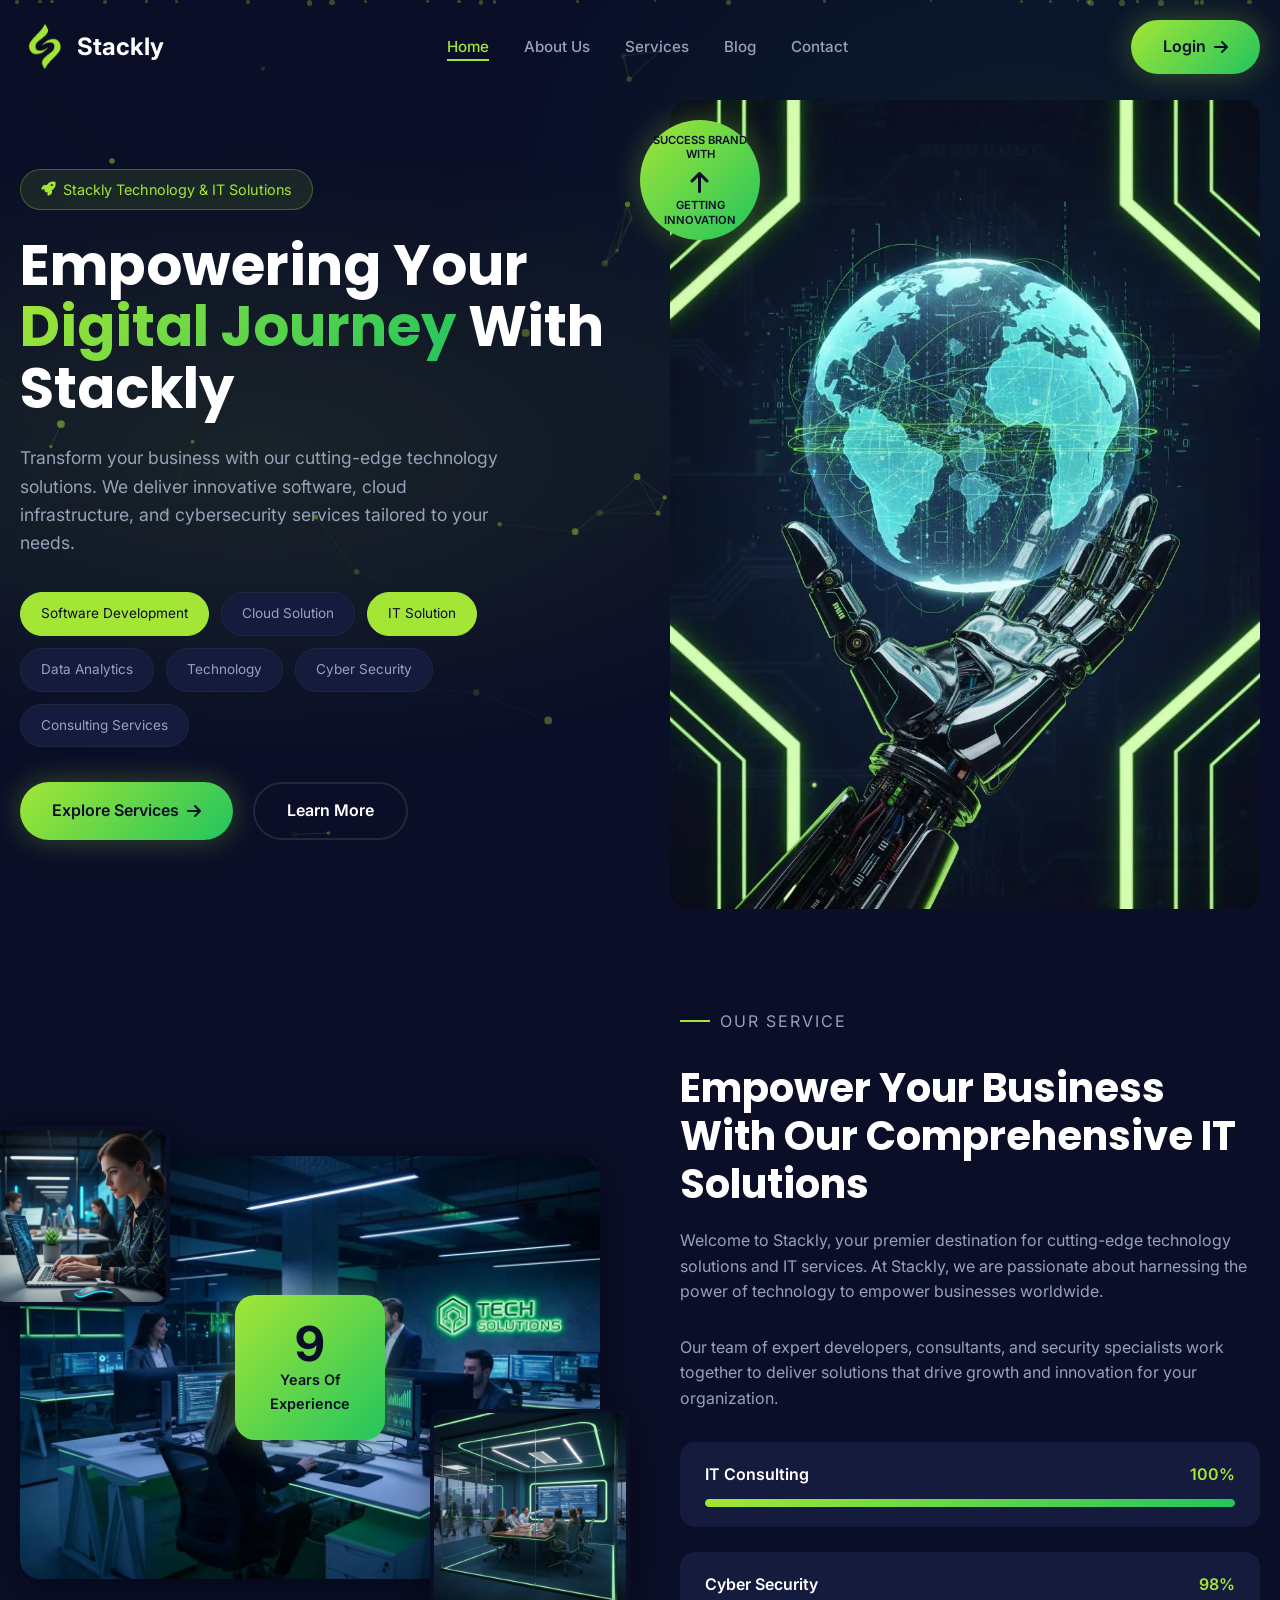
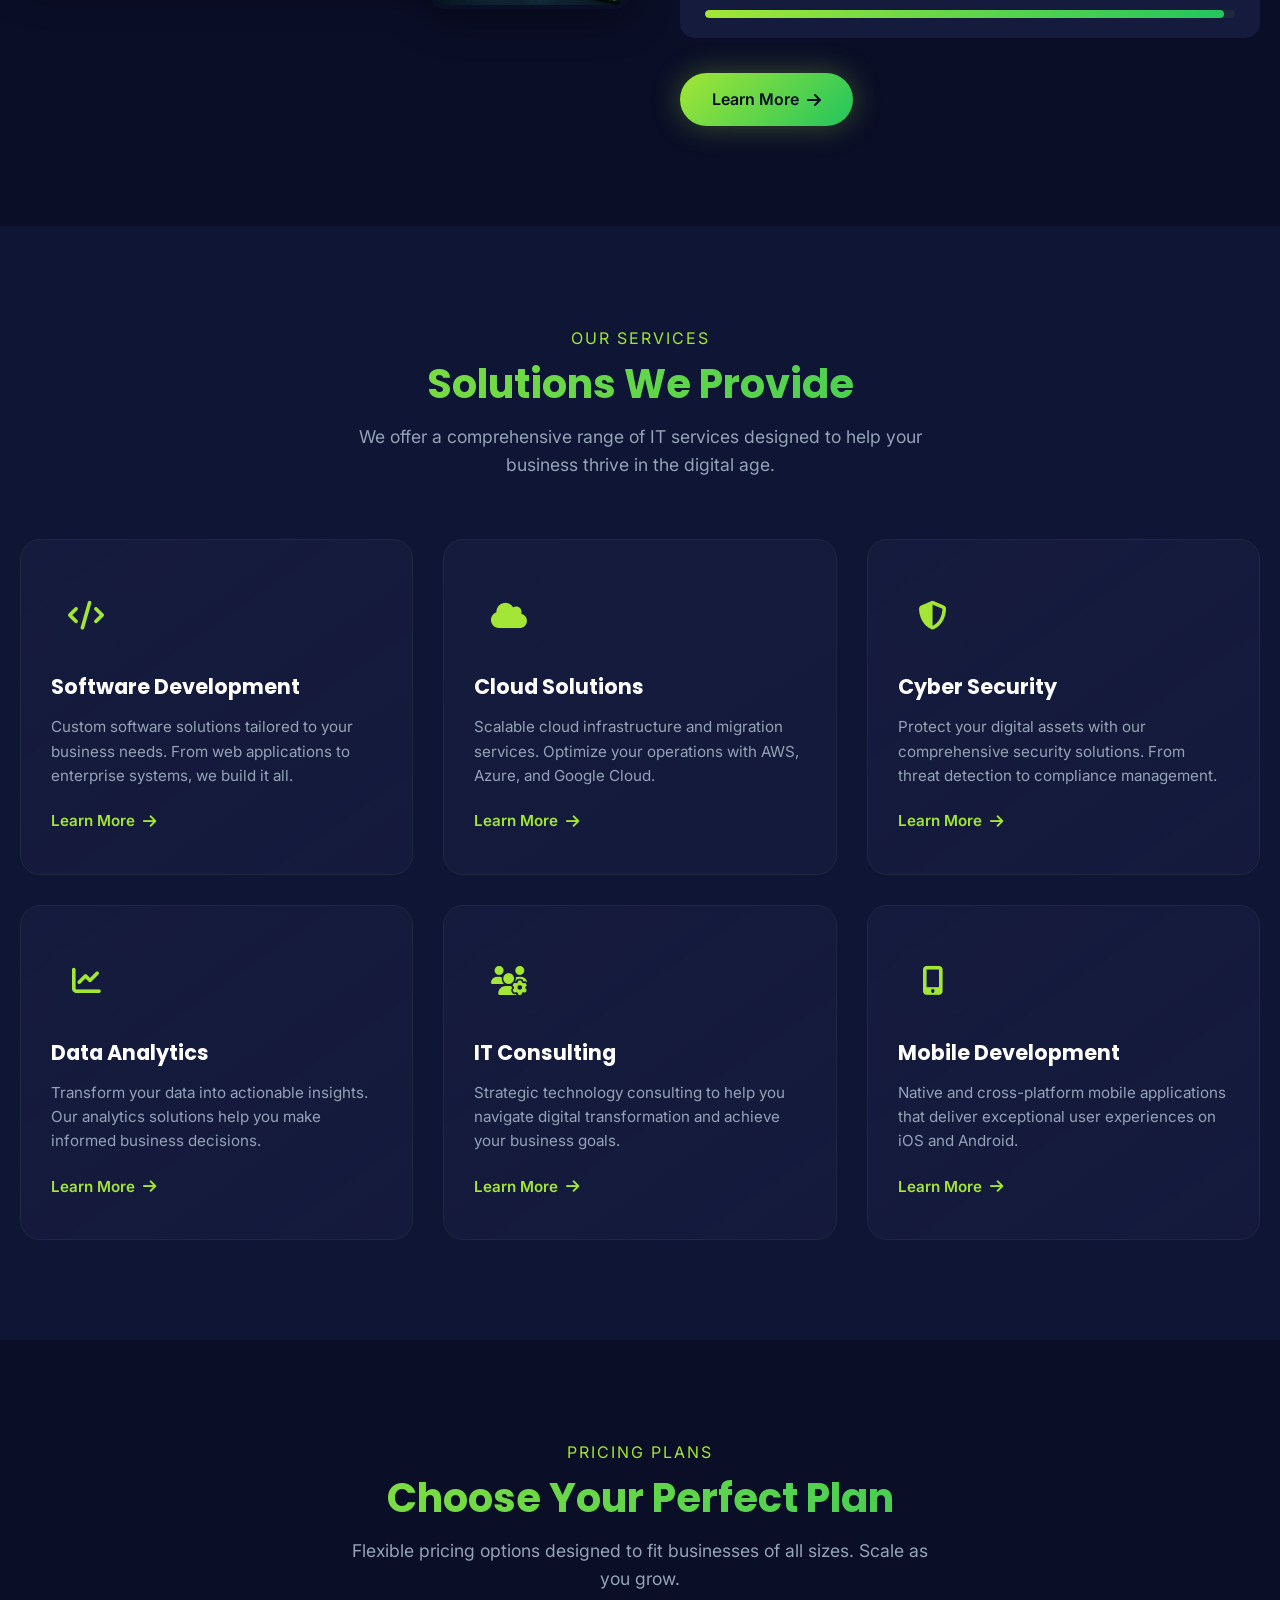
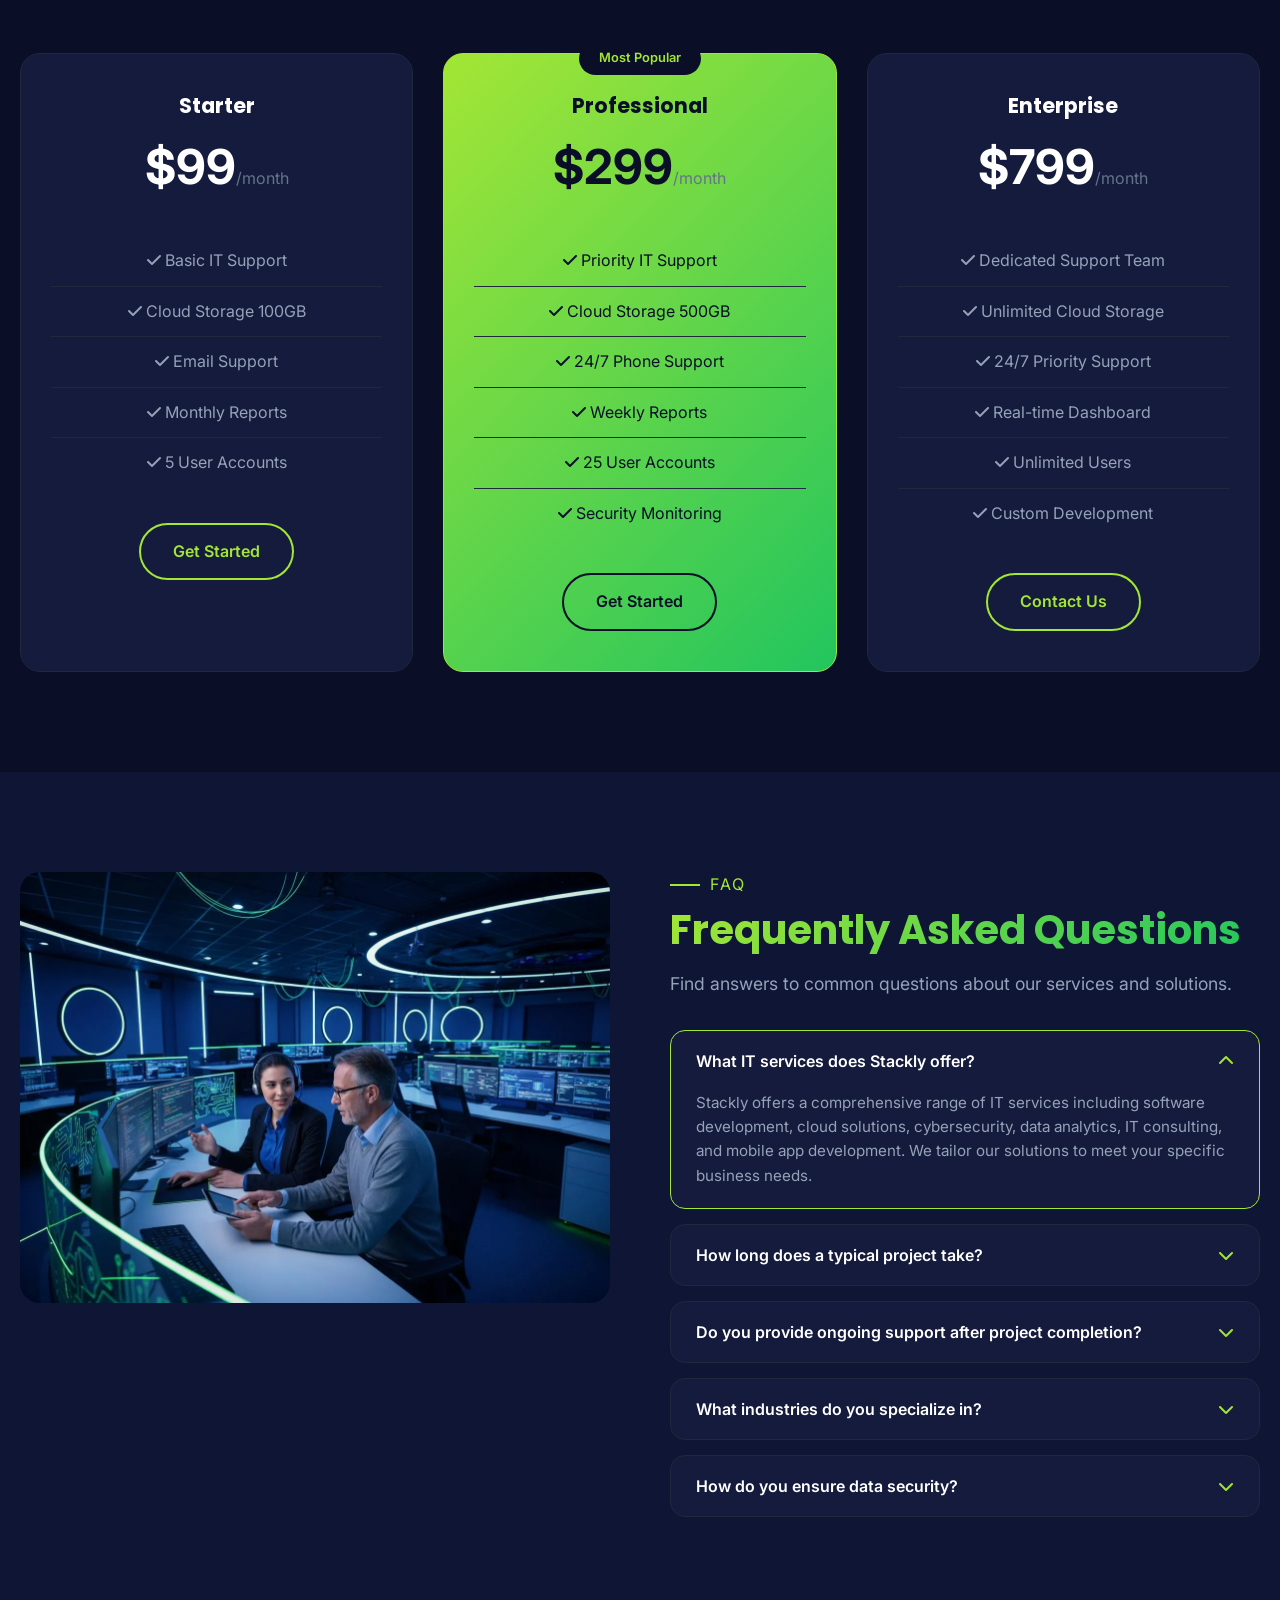
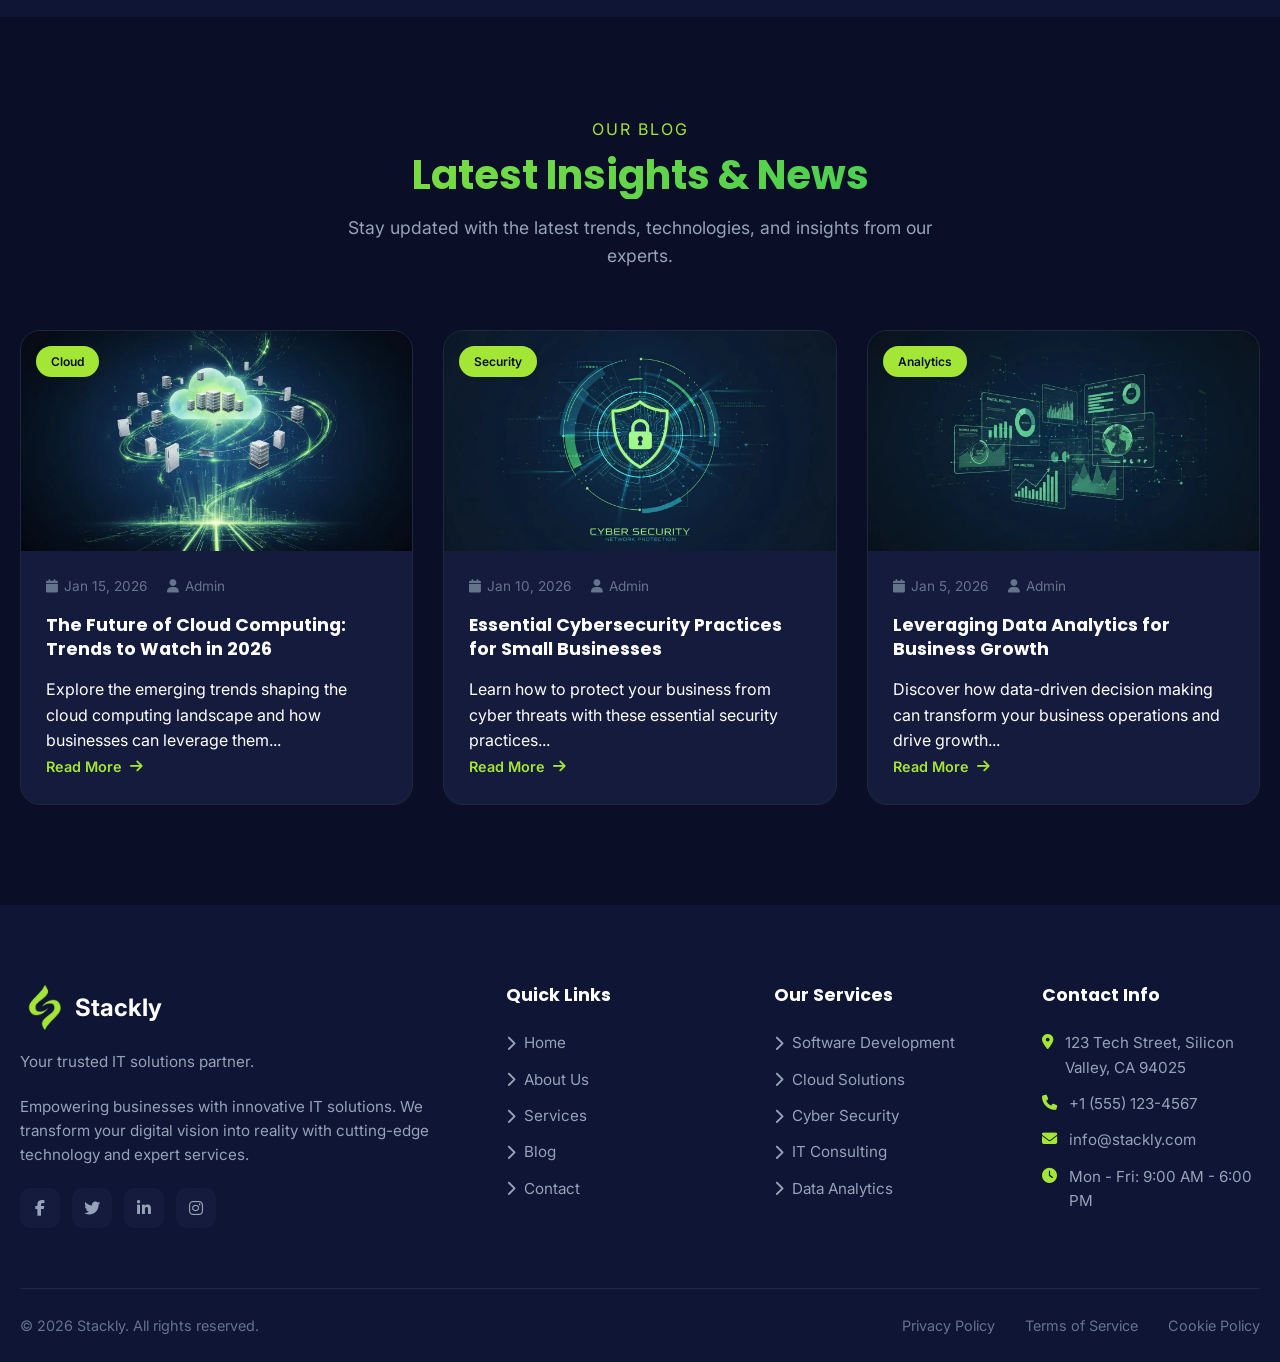
==== index.html @ df94bf7e "Add files via upload" ====
<!DOCTYPE html>
<html lang="en">
<head>
  <meta charset="UTF-8">
  <meta name="viewport" content="width=device-width, initial-scale=1.0">
  <title>Stackly - IT Solutions & Technology Services</title>
  <meta name="description" content="Stackly provides cutting-edge IT solutions, software development, cloud services, and cybersecurity for businesses worldwide.">
  
  <!-- Fonts -->
  <link rel="preconnect" href="https://fonts.googleapis.com">
  <link rel="preconnect" href="https://fonts.gstatic.com" crossorigin>
  <link href="https://fonts.googleapis.com/css2?family=Inter:wght@300;400;500;600;700&family=Poppins:wght@400;500;600;700;800&display=swap" rel="stylesheet">
  
  <!-- Font Awesome -->
  <link rel="stylesheet" href="https://cdnjs.cloudflare.com/ajax/libs/font-awesome/6.4.0/css/all.min.css">
  
  <!-- Styles -->
  <link rel="stylesheet" href="css/style.css">
  
  <!-- Favicon -->
  <link rel="icon" type="image/svg+xml" href="data:image/svg+xml,<svg xmlns='http://www.w3.org/2000/svg' viewBox='0 0 100 100'><rect fill='%23a3e635' rx='15' width='100' height='100'/><text x='50%' y='55%' dominant-baseline='middle' text-anchor='middle' font-size='50' font-weight='bold' fill='%230a0e27'>S</text></svg>">
</head>
<body>
  <!-- Page Loader -->
  <div class="page-loader">
    <div class="loader"></div>
  </div>
  
  <!-- Particle Background -->
  <div class="particles"></div>
  
  <!-- Navigation -->
  <nav class="navbar">
    <div class="container">
      <a href="index.html" class="logo">
      <img src="images/logo_green.webp" alt="Stackly Logo" class="logo-img">
      <span class="logo-text">Stackly</span>
      </a>
      
      <ul class="nav-links">
        <li><a href="index.html" class="active">Home</a></li>
        <li><a href="pages/about.html">About Us</a></li>
        <li>
          <a href="pages/services.html">Services </a>
          
        </li>
        <li><a href="pages/blog.html">Blog</a></li>
        <li><a href="pages/contact.html">Contact</a></li>
      </ul>
      
      <div class="nav-actions">
        <a href="pages/login.html" class="btn btn-primary">Login <i class="fas fa-arrow-right"></i></a>
        <button class="mobile-menu-btn" aria-label="Open Menu">
          <span></span>
          <span></span>
          <span></span>
        </button>
      </div>
    </div>
  </nav>
  
  <!-- Mobile Menu -->
  <div class="mobile-menu-overlay"></div>
  <div class="mobile-menu">
    <button class="mobile-menu-close" aria-label="Close Menu">
      <i class="fas fa-times"></i>
    </button>
    <nav class="mobile-nav-links">
      <a href="index.html" class="active">Home</a>
      <a href="pages/about.html">About Us</a>
      <a href="pages/services.html">Services</a>
      
      <a href="pages/blog.html">Blog</a>
      <a href="pages/contact.html">Contact</a>
      
    </nav>
  </div>
  
  <!-- Hero Section -->
  <section class="hero">
    <div class="hero-bg">
      <canvas id="hero-canvas"></canvas>
    </div>
    <div class="container">
      <div class="hero-grid">
        <div class="hero-content">
          <div class="hero-badge">
            <i class="fas fa-rocket"></i>
            <span>Stackly Technology & IT Solutions</span>
          </div>
          <h1 class="hero-title">
            Empowering Your <span>Digital Journey</span> With Stackly
          </h1>
          <p class="hero-description">
            Transform your business with our cutting-edge technology solutions. We deliver innovative software, cloud infrastructure, and cybersecurity services tailored to your needs.
          </p>
          <div class="hero-tags">
            <span class="tag active">Software Development</span>
            <span class="tag">Cloud Solution</span>
            <span class="tag active">IT Solution</span>
            <span class="tag">Data Analytics</span>
            <span class="tag">Technology</span>
            <span class="tag">Cyber Security</span>
            <span class="tag">Consulting Services</span>
          </div>
          <div class="hero-buttons">
            <a href="pages/services.html" class="btn btn-primary">Explore Services <i class="fas fa-arrow-right"></i></a>
            <a href="pages/about.html" class="btn btn-secondary">Learn More</a>
          </div>
        </div>
        <div class="hero-image">
          <img src="images/hero-image.webp" alt="Digital Technology Solutions">
          <div class="floating-badge top-left">
            <span>SUCCESS BRAND WITH</span>
            <span class="arrow"><i class="fas fa-arrow-up"></i></span>
            <span>GETTING INNOVATION</span>
          </div>
        </div>
      </div>
    </div>
  </section>
  
  <!-- About Section -->
  <section class="about" id="about">
    <div class="container">
      <div class="about-grid">
        <div class="about-images reveal-left">
          <div class="about-main-image">
            <img src="images/about-main.webp" alt="Our Team at Work">
          </div>
          <div class="about-small-image top">
            <img src="images/about-small-1.webp" alt="Developer Working">
          </div>
          <div class="about-small-image bottom">
            <img src="images/about-small-2.webp" alt="Team Meeting">
          </div>
          <div class="experience-badge">
            <div class="number counter" data-target="25">0</div>
            <div class="text">Years Of<br>Experience</div>
          </div>
        </div>
        <div class="about-content reveal-right">
          <p class="section-subtitle">Our Service</p>
          <h2>Empower Your Business With Our Comprehensive IT Solutions</h2>
          <p>Welcome to Stackly, your premier destination for cutting-edge technology solutions and IT services. At Stackly, we are passionate about harnessing the power of technology to empower businesses worldwide.</p>
          <p>Our team of expert developers, consultants, and security specialists work together to deliver solutions that drive growth and innovation for your organization.</p>
          
          <div class="progress-bars">
            <div class="progress-item">
              <div class="progress-header">
                <span>IT Consulting</span>
                <span class="percent">100%</span>
              </div>
              <div class="progress-bar">
                <div class="progress-fill" data-target="100"></div>
              </div>
            </div>
            <div class="progress-item">
              <div class="progress-header">
                <span>Cyber Security</span>
                <span class="percent">98%</span>
              </div>
              <div class="progress-bar">
                <div class="progress-fill" data-target="98"></div>
              </div>
            </div>
          </div>
          
          <a href="pages/about.html" class="btn btn-primary">Learn More <i class="fas fa-arrow-right"></i></a>
        </div>
      </div>
    </div>
  </section>
  
  <!-- Services Section -->
  <section class="services" id="services">
    <div class="container">
      <div class="section-header reveal">
        <p class="section-subtitle">Our Services</p>
        <h2 class="section-title">Solutions We Provide</h2>
        <p class="section-description">We offer a comprehensive range of IT services designed to help your business thrive in the digital age.</p>
      </div>
      
      <div class="services-grid">
        <div class="service-card reveal stagger-1">
          <div class="service-icon">
            <i class="fas fa-code"></i>
          </div>
          <h3>Software Development</h3>
          <p>Custom software solutions tailored to your business needs. From web applications to enterprise systems, we build it all.</p>
          <a href="pages/services.html#software" class="service-link">Learn More <i class="fas fa-arrow-right"></i></a>
        </div>
        
        <div class="service-card reveal stagger-2">
          <div class="service-icon">
            <i class="fas fa-cloud"></i>
          </div>
          <h3>Cloud Solutions</h3>
          <p>Scalable cloud infrastructure and migration services. Optimize your operations with AWS, Azure, and Google Cloud.</p>
          <a href="pages/services.html#cloud" class="service-link">Learn More <i class="fas fa-arrow-right"></i></a>
        </div>
        
        <div class="service-card reveal stagger-3">
          <div class="service-icon">
            <i class="fas fa-shield-alt"></i>
          </div>
          <h3>Cyber Security</h3>
          <p>Protect your digital assets with our comprehensive security solutions. From threat detection to compliance management.</p>
          <a href="pages/services.html#security" class="service-link">Learn More <i class="fas fa-arrow-right"></i></a>
        </div>
        
        <div class="service-card reveal stagger-4">
          <div class="service-icon">
            <i class="fas fa-chart-line"></i>
          </div>
          <h3>Data Analytics</h3>
          <p>Transform your data into actionable insights. Our analytics solutions help you make informed business decisions.</p>
          <a href="pages/services.html#analytics" class="service-link">Learn More <i class="fas fa-arrow-right"></i></a>
        </div>
        
        <div class="service-card reveal stagger-5">
          <div class="service-icon">
            <i class="fas fa-users-cog"></i>
          </div>
          <h3>IT Consulting</h3>
          <p>Strategic technology consulting to help you navigate digital transformation and achieve your business goals.</p>
          <a href="pages/services.html#consulting" class="service-link">Learn More <i class="fas fa-arrow-right"></i></a>
        </div>
        
        <div class="service-card reveal stagger-6">
          <div class="service-icon">
            <i class="fas fa-mobile-alt"></i>
          </div>
          <h3>Mobile Development</h3>
          <p>Native and cross-platform mobile applications that deliver exceptional user experiences on iOS and Android.</p>
          <a href="pages/services.html#mobile" class="service-link">Learn More <i class="fas fa-arrow-right"></i></a>
        </div>
      </div>
    </div>
  </section>
  
  <!-- Pricing Section -->
  <section class="pricing" id="pricing">
    <div class="container">
      <div class="section-header reveal">
        <p class="section-subtitle">Pricing Plans</p>
        <h2 class="section-title">Choose Your Perfect Plan</h2>
        <p class="section-description">Flexible pricing options designed to fit businesses of all sizes. Scale as you grow.</p>
      </div>
      
      <div class="pricing-grid">
        <div class="pricing-card reveal stagger-1">
          <h3 class="pricing-name">Starter</h3>
          <div class="pricing-price">$99<span>/month</span></div>
          <ul class="pricing-features">
            <li><i class="fas fa-check"></i> Basic IT Support</li>
            <li><i class="fas fa-check"></i> Cloud Storage 100GB</li>
            <li><i class="fas fa-check"></i> Email Support</li>
            <li><i class="fas fa-check"></i> Monthly Reports</li>
            <li><i class="fas fa-check"></i> 5 User Accounts</li>
          </ul>
          <a href="pages/contact.html" class="btn btn-outline">Get Started</a>
        </div>
        
        <div class="pricing-card featured reveal stagger-2">
          <div class="pricing-badge">Most Popular</div>
          <h3 class="pricing-name">Professional</h3>
          <div class="pricing-price">$299<span>/month</span></div>
          <ul class="pricing-features">
            <li><i class="fas fa-check"></i> Priority IT Support</li>
            <li><i class="fas fa-check"></i> Cloud Storage 500GB</li>
            <li><i class="fas fa-check"></i> 24/7 Phone Support</li>
            <li><i class="fas fa-check"></i> Weekly Reports</li>
            <li><i class="fas fa-check"></i> 25 User Accounts</li>
            <li><i class="fas fa-check"></i> Security Monitoring</li>
          </ul>
          <a href="pages/contact.html" class="btn btn-outline">Get Started</a>
        </div>
        
        <div class="pricing-card reveal stagger-3">
          <h3 class="pricing-name">Enterprise</h3>
          <div class="pricing-price">$799<span>/month</span></div>
          <ul class="pricing-features">
            <li><i class="fas fa-check"></i> Dedicated Support Team</li>
            <li><i class="fas fa-check"></i> Unlimited Cloud Storage</li>
            <li><i class="fas fa-check"></i> 24/7 Priority Support</li>
            <li><i class="fas fa-check"></i> Real-time Dashboard</li>
            <li><i class="fas fa-check"></i> Unlimited Users</li>
            <li><i class="fas fa-check"></i> Custom Development</li>
          </ul>
          <a href="pages/contact.html" class="btn btn-outline">Contact Us</a>
        </div>
      </div>
    </div>
  </section>
  
  <!-- FAQ Section -->
  <section class="faq" id="faq">
    <div class="container">
      <div class="faq-grid">
        <div class="faq-image reveal-left">
          <img src="images/faq-image.webp" alt="Customer Support">
        </div>
        <div class="faq-content reveal-right">
          <p class="section-subtitle">FAQ</p>
          <h2 class="section-title">Frequently Asked Questions</h2>
          <p class="section-description mb-4">Find answers to common questions about our services and solutions.</p>
          
          <div class="faq-list">
            <div class="faq-item active">
              <button class="faq-question">
                What IT services does Stackly offer?
                <i class="fas fa-chevron-down"></i>
              </button>
              <div class="faq-answer">
                <div class="faq-answer-content">
                  Stackly offers a comprehensive range of IT services including software development, cloud solutions, cybersecurity, data analytics, IT consulting, and mobile app development. We tailor our solutions to meet your specific business needs.
                </div>
              </div>
            </div>
            
            <div class="faq-item">
              <button class="faq-question">
                How long does a typical project take?
                <i class="fas fa-chevron-down"></i>
              </button>
              <div class="faq-answer">
                <div class="faq-answer-content">
                  Project timelines vary based on complexity and scope. A simple website might take 2-4 weeks, while enterprise software development can take 3-6 months. We provide detailed timelines during our initial consultation.
                </div>
              </div>
            </div>
            
            <div class="faq-item">
              <button class="faq-question">
                Do you provide ongoing support after project completion?
                <i class="fas fa-chevron-down"></i>
              </button>
              <div class="faq-answer">
                <div class="faq-answer-content">
                  Yes! We offer comprehensive maintenance and support packages. Our team is available 24/7 for critical issues, and we provide regular updates, security patches, and performance optimizations.
                </div>
              </div>
            </div>
            
            <div class="faq-item">
              <button class="faq-question">
                What industries do you specialize in?
                <i class="fas fa-chevron-down"></i>
              </button>
              <div class="faq-answer">
                <div class="faq-answer-content">
                  We have expertise across multiple industries including healthcare, finance, e-commerce, manufacturing, and education. Our diverse experience allows us to bring best practices from various sectors to your project.
                </div>
              </div>
            </div>
            
            <div class="faq-item">
              <button class="faq-question">
                How do you ensure data security?
                <i class="fas fa-chevron-down"></i>
              </button>
              <div class="faq-answer">
                <div class="faq-answer-content">
                  Security is our top priority. We implement industry-standard encryption, follow OWASP guidelines, conduct regular security audits, and ensure compliance with GDPR, HIPAA, and other relevant regulations.
                </div>
              </div>
            </div>
          </div>
        </div>
      </div>
    </div>
  </section>
  
  <!-- Blog Section -->
  <section class="blog" id="blog">
    <div class="container">
      <div class="section-header reveal">
        <p class="section-subtitle">Our Blog</p>
        <h2 class="section-title">Latest Insights & News</h2>
        <p class="section-description">Stay updated with the latest trends, technologies, and insights from our experts.</p>
      </div>
      
      <div class="blog-grid">
        <article class="blog-card reveal stagger-1">
          <div class="blog-image">
            <img src="images/blog-1.webp" alt="Cloud Computing">
            <span class="blog-category">Cloud</span>
          </div>
          <div class="blog-content">
            <div class="blog-meta">
              <span><i class="fas fa-calendar"></i> Jan 15, 2026</span>
              <span><i class="fas fa-user"></i> Admin</span>
            </div>
            <h3><a href="pages/blog.html">The Future of Cloud Computing: Trends to Watch in 2026</a></h3>
            <p>Explore the emerging trends shaping the cloud computing landscape and how businesses can leverage them...</p>
            <a href="pages/blog.html" class="read-more">Read More <i class="fas fa-arrow-right"></i></a>
          </div>
        </article>
        
        <article class="blog-card reveal stagger-2">
          <div class="blog-image">
            <img src="images/blog-2.webp" alt="Cybersecurity">
            <span class="blog-category">Security</span>
          </div>
          <div class="blog-content">
            <div class="blog-meta">
              <span><i class="fas fa-calendar"></i> Jan 10, 2026</span>
              <span><i class="fas fa-user"></i> Admin</span>
            </div>
            <h3><a href="pages/blog.html">Essential Cybersecurity Practices for Small Businesses</a></h3>
            <p>Learn how to protect your business from cyber threats with these essential security practices...</p>
            <a href="pages/blog.html" class="read-more">Read More <i class="fas fa-arrow-right"></i></a>
          </div>
        </article>
        
        <article class="blog-card reveal stagger-3">
          <div class="blog-image">
            <img src="images/blog-3.webp" alt="Data Analytics">
            <span class="blog-category">Analytics</span>
          </div>
          <div class="blog-content">
            <div class="blog-meta">
              <span><i class="fas fa-calendar"></i> Jan 5, 2026</span>
              <span><i class="fas fa-user"></i> Admin</span>
            </div>
            <h3><a href="pages/blog.html">Leveraging Data Analytics for Business Growth</a></h3>
            <p>Discover how data-driven decision making can transform your business operations and drive growth...</p>
            <a href="pages/blog.html" class="read-more">Read More <i class="fas fa-arrow-right"></i></a>
          </div>
        </article>
      </div>
    </div>
  </section>
  
  <!-- Footer -->
  <footer class="footer">
    <div class="container">
      <div class="footer-grid">
        <div class="footer-brand">
          <div class="footer-brand">
       <a href="index.html" class="logo">
       <img src="images/logo_green.webp" alt="Stackly Logo" class="logo-img">
       <span class="logo-text">Stackly</span>
       </a>
  <p>Your trusted IT solutions partner.</p>
</div>
          <p>Empowering businesses with innovative IT solutions. We transform your digital vision into reality with cutting-edge technology and expert services.</p>
          <div class="footer-social">
            <a href="pages/404.html" aria-label="Facebook"><i class="fab fa-facebook-f"></i></a>
            <a href="pages/404.html" aria-label="Twitter"><i class="fab fa-twitter"></i></a>
            <a href="pages/404.html" aria-label="LinkedIn"><i class="fab fa-linkedin-in"></i></a>
            <a href="pages/404.html" aria-label="Instagram"><i class="fab fa-instagram"></i></a>
          </div>
        </div>
        
        <div class="footer-links">
          <h4>Quick Links</h4>
          <ul>
            <li><a href="index.html"><i class="fas fa-chevron-right"></i> Home</a></li>
            <li><a href="pages/about.html"><i class="fas fa-chevron-right"></i> About Us</a></li>
            <li><a href="pages/services.html"><i class="fas fa-chevron-right"></i> Services</a></li>
            <li><a href="pages/blog.html"><i class="fas fa-chevron-right"></i> Blog</a></li>
            <li><a href="pages/contact.html"><i class="fas fa-chevron-right"></i> Contact</a></li>
          </ul>
        </div>
        
        <div class="footer-links">
          <h4>Our Services</h4>
          <ul>
            <li><a href="pages/services.html#software"><i class="fas fa-chevron-right"></i> Software Development</a></li>
            <li><a href="pages/services.html#cloud"><i class="fas fa-chevron-right"></i> Cloud Solutions</a></li>
            <li><a href="pages/services.html#security"><i class="fas fa-chevron-right"></i> Cyber Security</a></li>
            <li><a href="pages/services.html#consulting"><i class="fas fa-chevron-right"></i> IT Consulting</a></li>
            <li><a href="pages/services.html#analytics"><i class="fas fa-chevron-right"></i> Data Analytics</a></li>
          </ul>
        </div>
        
        <div class="footer-links">
          <h4>Contact Info</h4>
          <ul class="footer-contact">
            <li><i class="fas fa-map-marker-alt"></i> 123 Tech Street, Silicon Valley, CA 94025</li>
            <li><i class="fas fa-phone"></i> +1 (555) 123-4567</li>
            <li><i class="fas fa-envelope"></i> info@stackly.com</li>
            <li><i class="fas fa-clock"></i> Mon - Fri: 9:00 AM - 6:00 PM</li>
          </ul>
        </div>
      </div>
      
      <div class="footer-bottom">
        <p>&copy; 2026 Stackly. All rights reserved.</p>
        <div class="footer-bottom-links">
          <a href="pages/404.html">Privacy Policy</a>
          <a href="pages/404.html">Terms of Service</a>
          <a href="pages/404.html">Cookie Policy</a>
        </div>
      </div>
    </div>
  </footer>
  
  <!-- Scroll to Top Button -->
  <button class="scroll-top" aria-label="Scroll to Top">
    <i class="fas fa-arrow-up"></i>
  </button>
  
  <!-- Scripts -->
  <script src="js/main.js"></script>
</body>
</html>
---- css/style.css ----
/* ========================================
   STACKLY IT SOLUTIONS - MAIN STYLESHEET
   ======================================== */

/* CSS Variables */
:root {
  /* Colors - Dark Navy & Lime Green Theme */
  --primary-bg: #0a0e27;
  --secondary-bg: #0f1535;
  --card-bg: #151b3d;
  --card-bg-hover: #1c2348;
  --accent-color: #a3e635;
  --accent-hover: #84cc16;
  --text-primary: #ffffff;
  --text-secondary: #94a3b8;
  --text-muted: #64748b;
  --border-color: #1e293b;
  --gradient-start: #a3e635;
  --gradient-end: #22c55e;
  
  /* Gradients */
  --gradient-primary: linear-gradient(135deg, var(--accent-color) 0%, var(--gradient-end) 100%);
  --gradient-dark: linear-gradient(180deg, var(--primary-bg) 0%, var(--secondary-bg) 100%);
  --gradient-card: linear-gradient(145deg, var(--card-bg) 0%, rgba(21, 27, 61, 0.8) 100%);
  
  /* Spacing */
  --section-padding: 100px;
  --container-max-width: 1320px;
  
  /* Typography */
  --font-primary: 'Inter', -apple-system, BlinkMacSystemFont, 'Segoe UI', sans-serif;
  --font-heading: 'Poppins', sans-serif;
  
  /* Transitions */
  --transition-fast: 0.2s ease;
  --transition-normal: 0.3s ease;
  --transition-slow: 0.5s ease;
  
  /* Shadows */
  --shadow-sm: 0 2px 8px rgba(0, 0, 0, 0.2);
  --shadow-md: 0 4px 20px rgba(0, 0, 0, 0.3);
  --shadow-lg: 0 8px 40px rgba(0, 0, 0, 0.4);
  --shadow-glow: 0 0 30px rgba(163, 230, 53, 0.3);
}

/* Reset & Base */
*, *::before, *::after {
  margin: 0;
  padding: 0;
  box-sizing: border-box;
}

html {
  scroll-behavior: smooth;
  font-size: 16px;
}

body {
  font-family: var(--font-primary);
  background-color: var(--primary-bg);
  color: var(--text-primary);
  line-height: 1.6;
  overflow-x: hidden;
}

a {
  text-decoration: none;
  color: inherit;
  transition: var(--transition-normal);
}

ul, ol {
  list-style: none;
}

img {
  max-width: 100%;
  height: auto;
  display: block;
}

button {
  cursor: pointer;
  border: none;
  background: none;
  font-family: inherit;
}

/* Container */
.container {
  max-width: var(--container-max-width);
  margin: 0 auto;
  padding: 0 20px;
}

/* ========================================
   TYPOGRAPHY
   ======================================== */

h1, h2, h3, h4, h5, h6 {
  font-family: var(--font-heading);
  font-weight: 700;
  line-height: 1.2;
}

.section-title {
  font-size: 2.5rem;
  margin-bottom: 1rem;
  background: var(--gradient-primary);
  -webkit-background-clip: text;
  -webkit-text-fill-color: transparent;
  background-clip: text;
}

.section-subtitle {
  font-size: 1rem;
  color: var(--accent-color);
  text-transform: uppercase;
  letter-spacing: 2px;
  margin-bottom: 0.5rem;
  display: flex;
  align-items: center;
  gap: 10px;
}

.section-subtitle::before {
  content: '';
  width: 30px;
  height: 2px;
  background: var(--accent-color);
}

.section-description {
  color: var(--text-secondary);
  font-size: 1.1rem;
  max-width: 600px;
}
/* Logo Image + Text */
.logo-img {
  width: 45px;
  height: 45px;
  object-fit: contain;
}

.logo-text {
  font-size: 1.5rem;
  font-weight: 700;
  color: var(--text-primary);
}

/* Footer logo alignment fix */
.footer .logo {
  display: flex;
  align-items: center;
  gap: 10px;
}

/* ========================================
   BUTTONS
   ======================================== */

.btn {
  display: inline-flex;
  align-items: center;
  justify-content: center;
  gap: 8px;
  padding: 14px 32px;
  font-size: 1rem;
  font-weight: 600;
  border-radius: 50px;
  transition: var(--transition-normal);
  position: relative;
  overflow: hidden;
}

.btn-primary {
  background: var(--gradient-primary);
  color: var(--primary-bg);
  box-shadow: var(--shadow-glow);
}

.btn-primary:hover {
  transform: translateY(-3px);
  box-shadow: 0 10px 40px rgba(163, 230, 53, 0.4);
}

.btn-secondary {
  background: transparent;
  color: var(--text-primary);
  border: 2px solid var(--border-color);
}

.btn-secondary:hover {
  border-color: var(--accent-color);
  color: var(--accent-color);
  transform: translateY(-3px);
}

.btn-outline {
  background: transparent;
  color: var(--accent-color);
  border: 2px solid var(--accent-color);
}

.btn-outline:hover {
  background: var(--accent-color);
  color: var(--primary-bg);
}

/* ========================================
   NAVIGATION
   ======================================== */

.navbar {
  position: fixed;
  top: 0;
  left: 0;
  width: 100%;
  z-index: 1000;
  padding: 20px 0;
  transition: var(--transition-normal);
}

.navbar.scrolled {
  background: rgba(10, 14, 39, 0.95);
  backdrop-filter: blur(20px);
  padding: 15px 0;
  box-shadow: var(--shadow-md);
}

.navbar .container {
  display: flex;
  align-items: center;
  justify-content: space-between;
}

.logo {
  display: flex;
  align-items: center;
  gap: 12px;
  font-size: 1.5rem;
  font-weight: 700;
  color: var(--text-primary);
}

.logo-icon {
  width: 45px;
  height: 45px;
  background: var(--gradient-primary);
  border-radius: 12px;
  display: flex;
  align-items: center;
  justify-content: center;
  font-size: 1.2rem;
  color: var(--primary-bg);
}

.nav-links {
  display: flex;
  align-items: center;
  gap: 35px;
}

.nav-links a {
  color: var(--text-secondary);
  font-weight: 500;
  font-size: 0.95rem;
  position: relative;
}

.nav-links a::after {
  content: '';
  position: absolute;
  bottom: -5px;
  left: 0;
  width: 0;
  height: 2px;
  background: var(--accent-color);
  transition: var(--transition-normal);
}

.nav-links a:hover {
  color: var(--text-primary);
}

.nav-links a:hover::after {
  width: 100%;
}

.nav-links a.active {
  color: var(--accent-color);
}

.nav-links a.active::after {
  width: 100%;
}

.dropdown {
  position: relative;
}

.dropdown-menu {
  position: absolute;
  top: 100%;
  left: 0;
  background: var(--card-bg);
  border-radius: 12px;
  padding: 15px;
  min-width: 200px;
  opacity: 0;
  visibility: hidden;
  transform: translateY(10px);
  transition: var(--transition-normal);
  box-shadow: var(--shadow-lg);
  border: 1px solid var(--border-color);
}

.dropdown:hover .dropdown-menu {
  opacity: 1;
  visibility: visible;
  transform: translateY(0);
}

.dropdown-menu a {
  display: block;
  padding: 10px 15px;
  border-radius: 8px;
}

.dropdown-menu a:hover {
  background: var(--card-bg-hover);
}

.nav-actions {
  display: flex;
  align-items: center;
  gap: 20px;
}

.search-btn {
  width: 45px;
  height: 45px;
  border-radius: 50%;
  background: var(--card-bg);
  display: flex;
  align-items: center;
  justify-content: center;
  color: var(--text-primary);
  transition: var(--transition-normal);
}

.search-btn:hover {
  background: var(--accent-color);
  color: var(--primary-bg);
}

.mobile-menu-btn {
  display: none;
  flex-direction: column;
  gap: 5px;
  padding: 10px;
}

.mobile-menu-btn span {
  width: 25px;
  height: 2px;
  background: var(--text-primary);
  transition: var(--transition-normal);
}

/* ========================================
   HERO SECTION
   ======================================== */

.hero {
  min-height: 100vh;
  display: flex;
  align-items: center;
  padding-top: 100px;
  position: relative;
  overflow: hidden;
}

.hero-bg {
  position: absolute;
  top: 0;
  left: 0;
  width: 100%;
  height: 100%;
  z-index: -1;
}

.hero-bg::before {
  content: '';
  position: absolute;
  top: 0;
  left: 0;
  width: 100%;
  height: 100%;
  background: 
    radial-gradient(ellipse at 20% 50%, rgba(163, 230, 53, 0.1) 0%, transparent 50%),
    radial-gradient(ellipse at 80% 20%, rgba(34, 197, 94, 0.08) 0%, transparent 40%);
}

.hero-grid {
  display: grid;
  grid-template-columns: 1fr 1fr;
  gap: 60px;
  align-items: center;
}

.hero-content {
  animation: fadeInUp 1s ease;
}

.hero-badge {
  display: inline-flex;
  align-items: center;
  gap: 8px;
  background: rgba(163, 230, 53, 0.1);
  border: 1px solid rgba(163, 230, 53, 0.3);
  padding: 8px 20px;
  border-radius: 50px;
  font-size: 0.9rem;
  color: var(--accent-color);
  margin-bottom: 25px;
}

.hero-title {
  font-size: 3.5rem;
  line-height: 1.1;
  margin-bottom: 25px;
}

.hero-title span {
  background: var(--gradient-primary);
  -webkit-background-clip: text;
  -webkit-text-fill-color: transparent;
  background-clip: text;
}

.hero-description {
  font-size: 1.1rem;
  color: var(--text-secondary);
  margin-bottom: 35px;
  max-width: 500px;
}

.hero-tags {
  display: flex;
  flex-wrap: wrap;
  gap: 12px;
  margin-bottom: 35px;
}

.tag {
  padding: 10px 20px;
  background: var(--card-bg);
  border: 1px solid var(--border-color);
  border-radius: 50px;
  font-size: 0.85rem;
  color: var(--text-secondary);
  transition: var(--transition-normal);
}

.tag:hover {
  border-color: var(--accent-color);
  color: var(--accent-color);
  transform: translateY(-2px);
}

.tag.active {
  background: var(--accent-color);
  color: var(--primary-bg);
  border-color: var(--accent-color);
}

.hero-buttons {
  display: flex;
  gap: 20px;
}

.hero-image {
  position: relative;
  animation: fadeInRight 1s ease 0.3s both;
}

.hero-image img {
  width: 100%;
  border-radius: 20px;
}

.floating-badge {
  position: absolute;
  width: 120px;
  height: 120px;
  background: var(--gradient-primary);
  border-radius: 50%;
  display: flex;
  flex-direction: column;
  align-items: center;
  justify-content: center;
  text-align: center;
  animation: float 3s ease-in-out infinite;
  box-shadow: var(--shadow-glow);
}

.floating-badge.top-left {
  top: 20px;
  left: -30px;
}

.floating-badge span {
  font-size: 0.7rem;
  font-weight: 600;
  color: var(--primary-bg);
  line-height: 1.3;
}

.floating-badge .arrow {
  font-size: 1.5rem;
  margin-top: 5px;
}

/* ========================================
   ABOUT SECTION
   ======================================== */

.about {
  padding: var(--section-padding) 0;
  position: relative;
}

.about-grid {
  display: grid;
  grid-template-columns: 1fr 1fr;
  gap: 80px;
  align-items: center;
}

.about-images {
  position: relative;
}

.about-main-image {
  border-radius: 20px;
  overflow: hidden;
  box-shadow: var(--shadow-lg);
}

.about-main-image img {
  width: 100%;
  height: 100%;
  object-fit: cover;
}

.about-small-image {
  position: absolute;
  border-radius: 15px;
  overflow: hidden;
  box-shadow: var(--shadow-lg);
  border: 4px solid var(--primary-bg);
}

.about-small-image.top {
  top: -30px;
  left: -30px;
  width: 180px;
}

.about-small-image.bottom {
  bottom: -30px;
  right: -30px;
  width: 200px;
}

.experience-badge {
  position: absolute;
  top: 50%;
  left: 50%;
  transform: translate(-50%, -50%);
  background: var(--gradient-primary);
  padding: 25px 35px;
  border-radius: 20px;
  text-align: center;
  box-shadow: var(--shadow-glow);
}

.experience-badge .number {
  font-size: 3rem;
  font-weight: 700;
  color: var(--primary-bg);
  line-height: 1;
}

.experience-badge .text {
  font-size: 0.9rem;
  color: var(--primary-bg);
  font-weight: 600;
}

.about-content {
  animation: fadeInUp 0.8s ease;
}

.about-content h2 {
  font-size: 2.5rem;
  margin-bottom: 20px;
}

.about-content p {
  color: var(--text-secondary);
  margin-bottom: 30px;
}

.progress-bars {
  display: flex;
  flex-direction: column;
  gap: 25px;
  margin-bottom: 35px;
}

.progress-item {
  background: var(--card-bg);
  padding: 20px 25px;
  border-radius: 15px;
}

.progress-header {
  display: flex;
  justify-content: space-between;
  margin-bottom: 12px;
}

.progress-header span {
  font-weight: 600;
}

.progress-header .percent {
  color: var(--accent-color);
}

.progress-bar {
  height: 8px;
  background: var(--border-color);
  border-radius: 10px;
  overflow: hidden;
}

.progress-fill {
  height: 100%;
  background: var(--gradient-primary);
  border-radius: 10px;
  width: 0;
  transition: width 1.5s ease;
}

/* ========================================
   SERVICES SECTION
   ======================================== */

.services {
  padding: var(--section-padding) 0;
  background: var(--secondary-bg);
  position: relative;
}

.section-header {
  text-align: center;
  margin-bottom: 60px;
}

.section-header .section-subtitle {
  justify-content: center;
}

.section-header .section-subtitle::before {
  display: none;
}

.section-header .section-title {
  margin-bottom: 15px;
}

.section-header .section-description {
  margin: 0 auto;
}

.services-grid {
  display: grid;
  grid-template-columns: repeat(3, 1fr);
  gap: 30px;
}

.service-card {
  background: var(--gradient-card);
  border: 1px solid var(--border-color);
  border-radius: 20px;
  padding: 40px 30px;
  transition: var(--transition-normal);
  position: relative;
  overflow: hidden;
}

.service-card::before {
  content: '';
  position: absolute;
  top: 0;
  left: 0;
  width: 100%;
  height: 100%;
  background: var(--gradient-primary);
  opacity: 0;
  transition: var(--transition-normal);
  z-index: 0;
}

.service-card:hover {
  transform: translateY(-10px);
  border-color: var(--accent-color);
  box-shadow: var(--shadow-glow);
}

.service-card:hover::before {
  opacity: 0.05;
}

.service-icon {
  width: 70px;
  height: 70px;
  background: var(--card-bg);
  border-radius: 15px;
  display: flex;
  align-items: center;
  justify-content: center;
  font-size: 1.8rem;
  color: var(--accent-color);
  margin-bottom: 25px;
  position: relative;
  z-index: 1;
  transition: var(--transition-normal);
}

.service-card:hover .service-icon {
  background: var(--accent-color);
  color: var(--primary-bg);
}

.service-card h3 {
  font-size: 1.3rem;
  margin-bottom: 15px;
  position: relative;
  z-index: 1;
}

.service-card p {
  color: var(--text-secondary);
  font-size: 0.95rem;
  margin-bottom: 20px;
  position: relative;
  z-index: 1;
}

.service-link {
  display: inline-flex;
  align-items: center;
  gap: 8px;
  color: var(--accent-color);
  font-weight: 600;
  font-size: 0.95rem;
  position: relative;
  z-index: 1;
}

.service-link:hover {
  gap: 12px;
}

/* ========================================
   PRICING SECTION
   ======================================== */

.pricing {
  padding: var(--section-padding) 0;
  position: relative;
}

.pricing-grid {
  display: grid;
  grid-template-columns: repeat(3, 1fr);
  gap: 30px;
}

.pricing-card {
  background: var(--card-bg);
  border: 1px solid var(--border-color);
  border-radius: 20px;
  padding: 40px 30px;
  text-align: center;
  transition: var(--transition-normal);
  position: relative;
}

.pricing-card.featured {
  background: var(--gradient-primary);
  transform: scale(1.05);
  border-color: var(--accent-color);
}

.pricing-card.featured .pricing-name,
.pricing-card.featured .pricing-price,
.pricing-card.featured .pricing-features li {
  color: var(--primary-bg);
}

.pricing-card.featured .btn-outline {
  border-color: var(--primary-bg);
  color: var(--primary-bg);
}

.pricing-card.featured .btn-outline:hover {
  background: var(--primary-bg);
  color: var(--accent-color);
}

.pricing-badge {
  position: absolute;
  top: -12px;
  left: 50%;
  transform: translateX(-50%);
  background: var(--primary-bg);
  color: var(--accent-color);
  padding: 6px 20px;
  border-radius: 20px;
  font-size: 0.8rem;
  font-weight: 600;
}

.pricing-name {
  font-size: 1.3rem;
  margin-bottom: 10px;
}

.pricing-price {
  font-size: 3rem;
  font-weight: 700;
  margin-bottom: 30px;
}

.pricing-price span {
  font-size: 1rem;
  font-weight: 400;
  color: var(--text-muted);
}

.pricing-features {
  margin-bottom: 35px;
}

.pricing-features li {
  padding: 12px 0;
  border-bottom: 1px solid var(--border-color);
  color: var(--text-secondary);
}

.pricing-features li:last-child {
  border-bottom: none;
}

.pricing-card:hover {
  transform: translateY(-10px);
  border-color: var(--accent-color);
  box-shadow: var(--shadow-glow);
}

.pricing-card.featured:hover {
  transform: scale(1.05) translateY(-10px);
}

/* ========================================
   FAQ SECTION
   ======================================== */

.faq {
  padding: var(--section-padding) 0;
  background: var(--secondary-bg);
}

.faq-grid {
  display: grid;
  grid-template-columns: 1fr 1fr;
  gap: 60px;
  align-items: start;
}

.faq-image {
  position: relative;
}

.faq-image img {
  border-radius: 20px;
  width: 100%;
}

.faq-list {
  display: flex;
  flex-direction: column;
  gap: 15px;
}

.faq-item {
  background: var(--card-bg);
  border: 1px solid var(--border-color);
  border-radius: 15px;
  overflow: hidden;
  transition: var(--transition-normal);
}

.faq-item.active {
  border-color: var(--accent-color);
}

.faq-question {
  width: 100%;
  padding: 20px 25px;
  display: flex;
  justify-content: space-between;
  align-items: center;
  text-align: left;
  color: var(--text-primary);
  font-size: 1rem;
  font-weight: 600;
}

.faq-question i {
  color: var(--accent-color);
  transition: var(--transition-normal);
}

.faq-item.active .faq-question i {
  transform: rotate(180deg);
}

.faq-answer {
  max-height: 0;
  overflow: hidden;
  transition: max-height 0.3s ease;
}

.faq-answer-content {
  padding: 0 25px 20px;
  color: var(--text-secondary);
  font-size: 0.95rem;
}

.faq-item.active .faq-answer {
  max-height: 200px;
}

/* ========================================
   BLOG SECTION
   ======================================== */

.blog {
  padding: var(--section-padding) 0;
}

.blog-grid {
  display: grid;
  grid-template-columns: repeat(3, 1fr);
  gap: 30px;
}

.blog-card {
  background: var(--card-bg);
  border: 1px solid var(--border-color);
  border-radius: 20px;
  overflow: hidden;
  transition: var(--transition-normal);
}

.blog-card:hover {
  transform: translateY(-10px);
  border-color: var(--accent-color);
  box-shadow: var(--shadow-glow);
}

.blog-image {
  position: relative;
  overflow: hidden;
  height: 220px;
}

.blog-image img {
  width: 100%;
  height: 100%;
  object-fit: cover;
  transition: var(--transition-slow);
}

.blog-card:hover .blog-image img {
  transform: scale(1.1);
}

.blog-category {
  position: absolute;
  top: 15px;
  left: 15px;
  background: var(--accent-color);
  color: var(--primary-bg);
  padding: 6px 15px;
  border-radius: 20px;
  font-size: 0.75rem;
  font-weight: 600;
}

.blog-content {
  padding: 25px;
}

.blog-meta {
  display: flex;
  gap: 20px;
  margin-bottom: 15px;
  font-size: 0.85rem;
  color: var(--text-muted);
}

.blog-meta span {
  display: flex;
  align-items: center;
  gap: 6px;
}

.blog-content h3 {
  font-size: 1.1rem;
  margin-bottom: 15px;
  line-height: 1.4;
}

.blog-content h3 a:hover {
  color: var(--accent-color);
}

.read-more {
  display: inline-flex;
  align-items: center;
  gap: 8px;
  color: var(--accent-color);
  font-weight: 600;
  font-size: 0.9rem;
}

.read-more:hover {
  gap: 12px;
}

/* ========================================
   FOOTER
   ======================================== */

.footer {
  background: var(--secondary-bg);
  padding-top: 80px;
  position: relative;
}

.footer-grid {
  display: grid;
  grid-template-columns: 2fr 1fr 1fr 1fr;
  gap: 50px;
  padding-bottom: 60px;
  border-bottom: 1px solid var(--border-color);
}

.footer-brand p {
  color: var(--text-secondary);
  margin: 20px 0;
  font-size: 0.95rem;
}

.footer-social {
  display: flex;
  gap: 12px;
}

.footer-social a {
  width: 40px;
  height: 40px;
  background: var(--card-bg);
  border-radius: 10px;
  display: flex;
  align-items: center;
  justify-content: center;
  color: var(--text-secondary);
  transition: var(--transition-normal);
}

.footer-social a:hover {
  background: var(--accent-color);
  color: var(--primary-bg);
  transform: translateY(-3px);
}

.footer-links h4 {
  font-size: 1.1rem;
  margin-bottom: 25px;
  color: var(--text-primary);
}

.footer-links ul li {
  margin-bottom: 12px;
}

.footer-links ul li a {
  color: var(--text-secondary);
  font-size: 0.95rem;
  display: flex;
  align-items: center;
  gap: 8px;
}

.footer-links ul li a:hover {
  color: var(--accent-color);
  padding-left: 5px;
}

.footer-contact li {
  display: flex;
  align-items: flex-start;
  gap: 12px;
  color: var(--text-secondary);
  font-size: 0.95rem;
  margin-bottom: 15px;
}

.footer-contact li i {
  color: var(--accent-color);
  margin-top: 3px;
}

.footer-bottom {
  padding: 25px 0;
  display: flex;
  justify-content: space-between;
  align-items: center;
}

.footer-bottom p {
  color: var(--text-muted);
  font-size: 0.9rem;
}

.footer-bottom-links {
  display: flex;
  gap: 30px;
}

.footer-bottom-links a {
  color: var(--text-muted);
  font-size: 0.9rem;
}

.footer-bottom-links a:hover {
  color: var(--accent-color);
}

/* ========================================
   ANIMATIONS
   ======================================== */

@keyframes fadeInUp {
  from {
    opacity: 0;
    transform: translateY(30px);
  }
  to {
    opacity: 1;
    transform: translateY(0);
  }
}

@keyframes fadeInRight {
  from {
    opacity: 0;
    transform: translateX(30px);
  }
  to {
    opacity: 1;
    transform: translateX(0);
  }
}

@keyframes fadeIn {
  from {
    opacity: 0;
  }
  to {
    opacity: 1;
  }
}

@keyframes float {
  0%, 100% {
    transform: translateY(0);
  }
  50% {
    transform: translateY(-15px);
  }
}

@keyframes pulse {
  0%, 100% {
    transform: scale(1);
  }
  50% {
    transform: scale(1.05);
  }
}

@keyframes rotate {
  from {
    transform: rotate(0deg);
  }
  to {
    transform: rotate(360deg);
  }
}

@keyframes shimmer {
  0% {
    background-position: -200% 0;
  }
  100% {
    background-position: 200% 0;
  }
}

/* Scroll Animation Classes */
.reveal {
  opacity: 0;
  transform: translateY(30px);
  transition: opacity 0.6s ease, transform 0.6s ease;
}

.reveal.active {
  opacity: 1;
  transform: translateY(0);
}

.reveal-left {
  opacity: 0;
  transform: translateX(-50px);
  transition: opacity 0.6s ease, transform 0.6s ease;
}

.reveal-left.active {
  opacity: 1;
  transform: translateX(0);
}

.reveal-right {
  opacity: 0;
  transform: translateX(50px);
  transition: opacity 0.6s ease, transform 0.6s ease;
}

.reveal-right.active {
  opacity: 1;
  transform: translateX(0);
}

.reveal-scale {
  opacity: 0;
  transform: scale(0.8);
  transition: opacity 0.6s ease, transform 0.6s ease;
}

.reveal-scale.active {
  opacity: 1;
  transform: scale(1);
}

/* Stagger Animation Delays */
.stagger-1 { transition-delay: 0.1s; }
.stagger-2 { transition-delay: 0.2s; }
.stagger-3 { transition-delay: 0.3s; }
.stagger-4 { transition-delay: 0.4s; }
.stagger-5 { transition-delay: 0.5s; }
.stagger-6 { transition-delay: 0.6s; }

/* ========================================
   PARTICLE BACKGROUND
   ======================================== */

.particles {
  position: fixed;
  top: 0;
  left: 0;
  width: 100%;
  height: 100%;
  pointer-events: none;
  z-index: -1;
}

.particle {
  position: absolute;
  width: 4px;
  height: 4px;
  background: var(--accent-color);
  border-radius: 50%;
  opacity: 0.3;
  animation: particle-float 15s infinite;
}

@keyframes particle-float {
  0%, 100% {
    transform: translateY(100vh) rotate(0deg);
    opacity: 0;
  }
  10% {
    opacity: 0.3;
  }
  90% {
    opacity: 0.3;
  }
  100% {
    transform: translateY(-100vh) rotate(720deg);
    opacity: 0;
  }
}

/* ========================================
   RESPONSIVE DESIGN
   ======================================== */

@media (max-width: 1200px) {
  .hero-title {
    font-size: 3rem;
  }
  
  .services-grid,
  .pricing-grid,
  .blog-grid {
    grid-template-columns: repeat(2, 1fr);
  }
  
  .footer-grid {
    grid-template-columns: repeat(2, 1fr);
  }
}

@media (max-width: 992px) {
  .hero-grid,
  .about-grid,
  .faq-grid {
    grid-template-columns: 1fr;
  }
  
  .hero-image {
    order: -1;
  }
  
  .about-images {
    order: -1;
  }
  
  .nav-links {
    display: none;
  }
  
  .mobile-menu-btn {
    display: flex;
  }
  
  .section-title {
    font-size: 2rem;
  }
}

@media (max-width: 768px) {
  .services-grid,
  .pricing-grid,
  .blog-grid {
    grid-template-columns: 1fr;
  }
  
  .footer-grid {
    grid-template-columns: 1fr;
    gap: 40px;
  }
  
  .hero-title {
    font-size: 2.5rem;
  }
  
  .hero-buttons {
    flex-direction: column;
  }
  
  .pricing-card.featured {
    transform: scale(1);
  }
  
  .pricing-card.featured:hover {
    transform: scale(1) translateY(-10px);
  }
  
  .footer-bottom {
    flex-direction: column;
    gap: 15px;
    text-align: center;
  }
}

@media (max-width: 480px) {
  .hero-title {
    font-size: 2rem;
  }
  
  .hero-tags {
    justify-content: center;
  }
  
  .tag {
    font-size: 0.75rem;
    padding: 8px 15px;
  }
  
  .btn {
    padding: 12px 25px;
    font-size: 0.9rem;
  }
  
  .section-title {
    font-size: 1.8rem;
  }
}

/* ========================================
   MOBILE MENU
   ======================================== */

.mobile-menu {
  position: fixed;
  top: 0;
  right: -100%;
  width: 80%;
  max-width: 350px;
  height: 100vh;
  background: var(--card-bg);
  z-index: 1001;
  padding: 80px 30px 30px;
  transition: right 0.3s ease;
  overflow-y: auto;
}

.mobile-menu.active {
  right: 0;
}

.mobile-menu-overlay {
  position: fixed;
  top: 0;
  left: 0;
  width: 100%;
  height: 100%;
  background: rgba(0, 0, 0, 0.5);
  z-index: 1000;
  opacity: 0;
  visibility: hidden;
  transition: var(--transition-normal);
}

.mobile-menu-overlay.active {
  opacity: 1;
  visibility: visible;
}

.mobile-menu-close {
  position: absolute;
  top: 20px;
  right: 20px;
  width: 40px;
  height: 40px;
  background: var(--card-bg-hover);
  border-radius: 10px;
  display: flex;
  align-items: center;
  justify-content: center;
  color: var(--text-primary);
  font-size: 1.2rem;
}

.mobile-nav-links {
  display: flex;
  flex-direction: column;
  gap: 5px;
}

.mobile-nav-links a {
  padding: 15px;
  color: var(--text-secondary);
  font-weight: 500;
  border-radius: 10px;
  transition: var(--transition-normal);
}

.mobile-nav-links a:hover,
.mobile-nav-links a.active {
  background: var(--card-bg-hover);
  color: var(--accent-color);
}

.mobile-dropdown {
  margin-top: 5px;
  padding-left: 15px;
  display: flex;
  flex-direction: column;
  gap: 5px;
}

.mobile-dropdown a {
  padding: 10px 15px;
  font-size: 0.9rem;
}

/* ========================================
   CUSTOM SCROLLBAR
   ======================================== */

::-webkit-scrollbar {
  width: 8px;
}

::-webkit-scrollbar-track {
  background: var(--primary-bg);
}

::-webkit-scrollbar-thumb {
  background: var(--card-bg);
  border-radius: 4px;
}

::-webkit-scrollbar-thumb:hover {
  background: var(--accent-color);
}

/* ========================================
   LOADING ANIMATION
   ======================================== */

.page-loader {
  position: fixed;
  top: 0;
  left: 0;
  width: 100%;
  height: 100%;
  background: var(--primary-bg);
  display: flex;
  align-items: center;
  justify-content: center;
  z-index: 9999;
  transition: opacity 0.5s ease, visibility 0.5s ease;
}

.page-loader.hidden {
  opacity: 0;
  visibility: hidden;
}

.loader {
  width: 60px;
  height: 60px;
  border: 4px solid var(--card-bg);
  border-top-color: var(--accent-color);
  border-radius: 50%;
  animation: rotate 1s linear infinite;
}

/* ========================================
   UTILITY CLASSES
   ======================================== */

.text-center { text-align: center; }
.text-left { text-align: left; }
.text-right { text-align: right; }

.mt-1 { margin-top: 0.5rem; }
.mt-2 { margin-top: 1rem; }
.mt-3 { margin-top: 1.5rem; }
.mt-4 { margin-top: 2rem; }
.mt-5 { margin-top: 3rem; }

.mb-1 { margin-bottom: 0.5rem; }
.mb-2 { margin-bottom: 1rem; }
.mb-3 { margin-bottom: 1.5rem; }
.mb-4 { margin-bottom: 2rem; }
.mb-5 { margin-bottom: 3rem; }

.hidden { display: none !important; }
.sr-only { position: absolute; width: 1px; height: 1px; padding: 0; margin: -1px; overflow: hidden; clip: rect(0, 0, 0, 0); white-space: nowrap; border: 0; }

/* ========================================
   SCROLL TO TOP BUTTON
   ======================================== */

.scroll-top {
  position: fixed;
  bottom: 30px;
  right: 30px;
  width: 50px;
  height: 50px;
  background: var(--gradient-primary);
  border-radius: 50%;
  display: flex;
  align-items: center;
  justify-content: center;
  color: var(--primary-bg);
  font-size: 1.2rem;
  cursor: pointer;
  opacity: 0;
  visibility: hidden;
  transform: translateY(20px);
  transition: var(--transition-normal);
  z-index: 999;
  box-shadow: var(--shadow-glow);
}

.scroll-top.visible {
  opacity: 1;
  visibility: visible;
  transform: translateY(0);
}

.scroll-top:hover {
  transform: translateY(-5px);
  box-shadow: 0 10px 30px rgba(163, 230, 53, 0.5);
}

/* ========================================
   TOAST NOTIFICATIONS
   ======================================== */

.toast {
  position: fixed;
  bottom: 30px;
  left: 50%;
  transform: translateX(-50%) translateY(100px);
  background: var(--card-bg);
  border: 1px solid var(--border-color);
  border-radius: 12px;
  padding: 16px 24px;
  display: flex;
  align-items: center;
  gap: 12px;
  color: var(--text-primary);
  font-weight: 500;
  z-index: 10000;
  opacity: 0;
  transition: transform 0.3s ease, opacity 0.3s ease;
  box-shadow: var(--shadow-lg);
}

.toast.show {
  transform: translateX(-50%) translateY(0);
  opacity: 1;
}

.toast-success {
  border-color: var(--accent-color);
}

.toast-success i {
  color: var(--accent-color);
  font-size: 1.2rem;
}

.toast-error {
  border-color: #ef4444;
}

.toast-error i {
  color: #ef4444;
  font-size: 1.2rem;
}

.toast-info {
  border-color: #3b82f6;
}

.toast-info i {
  color: #3b82f6;
  font-size: 1.2rem;
}
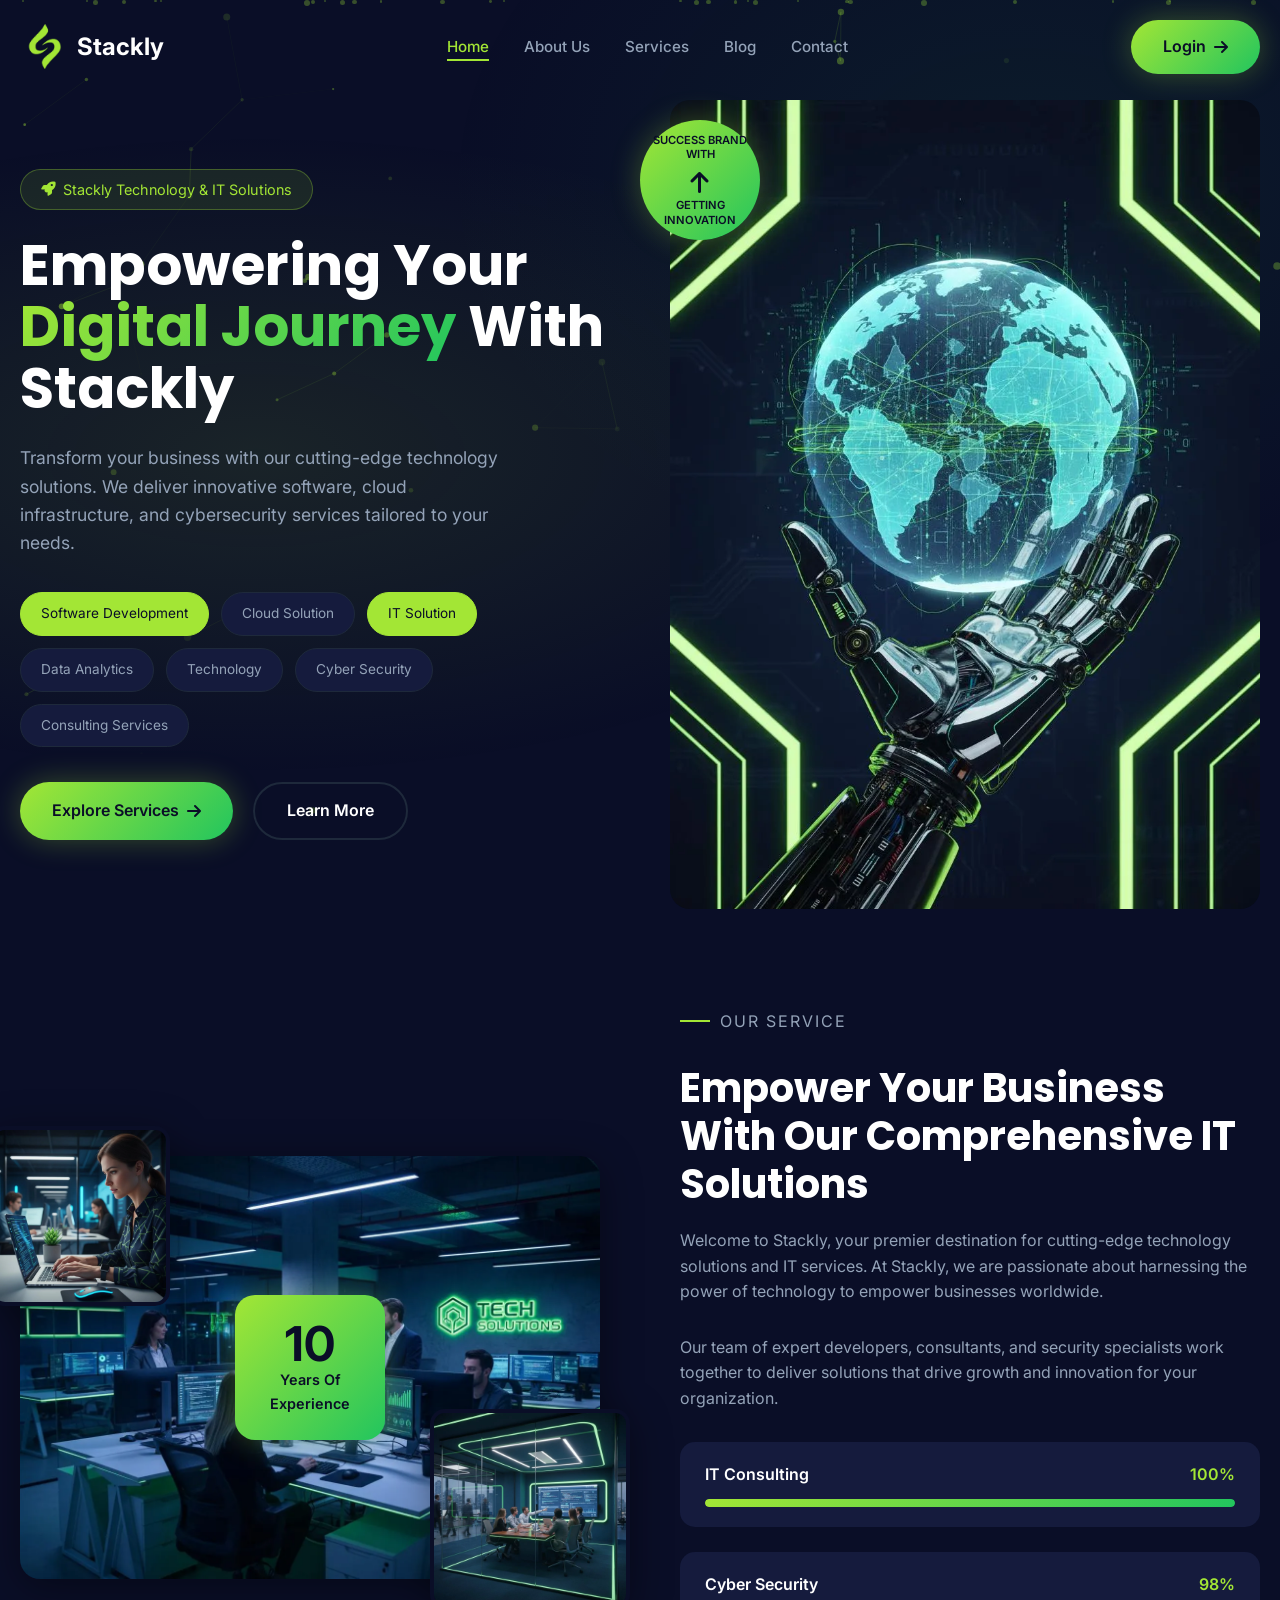
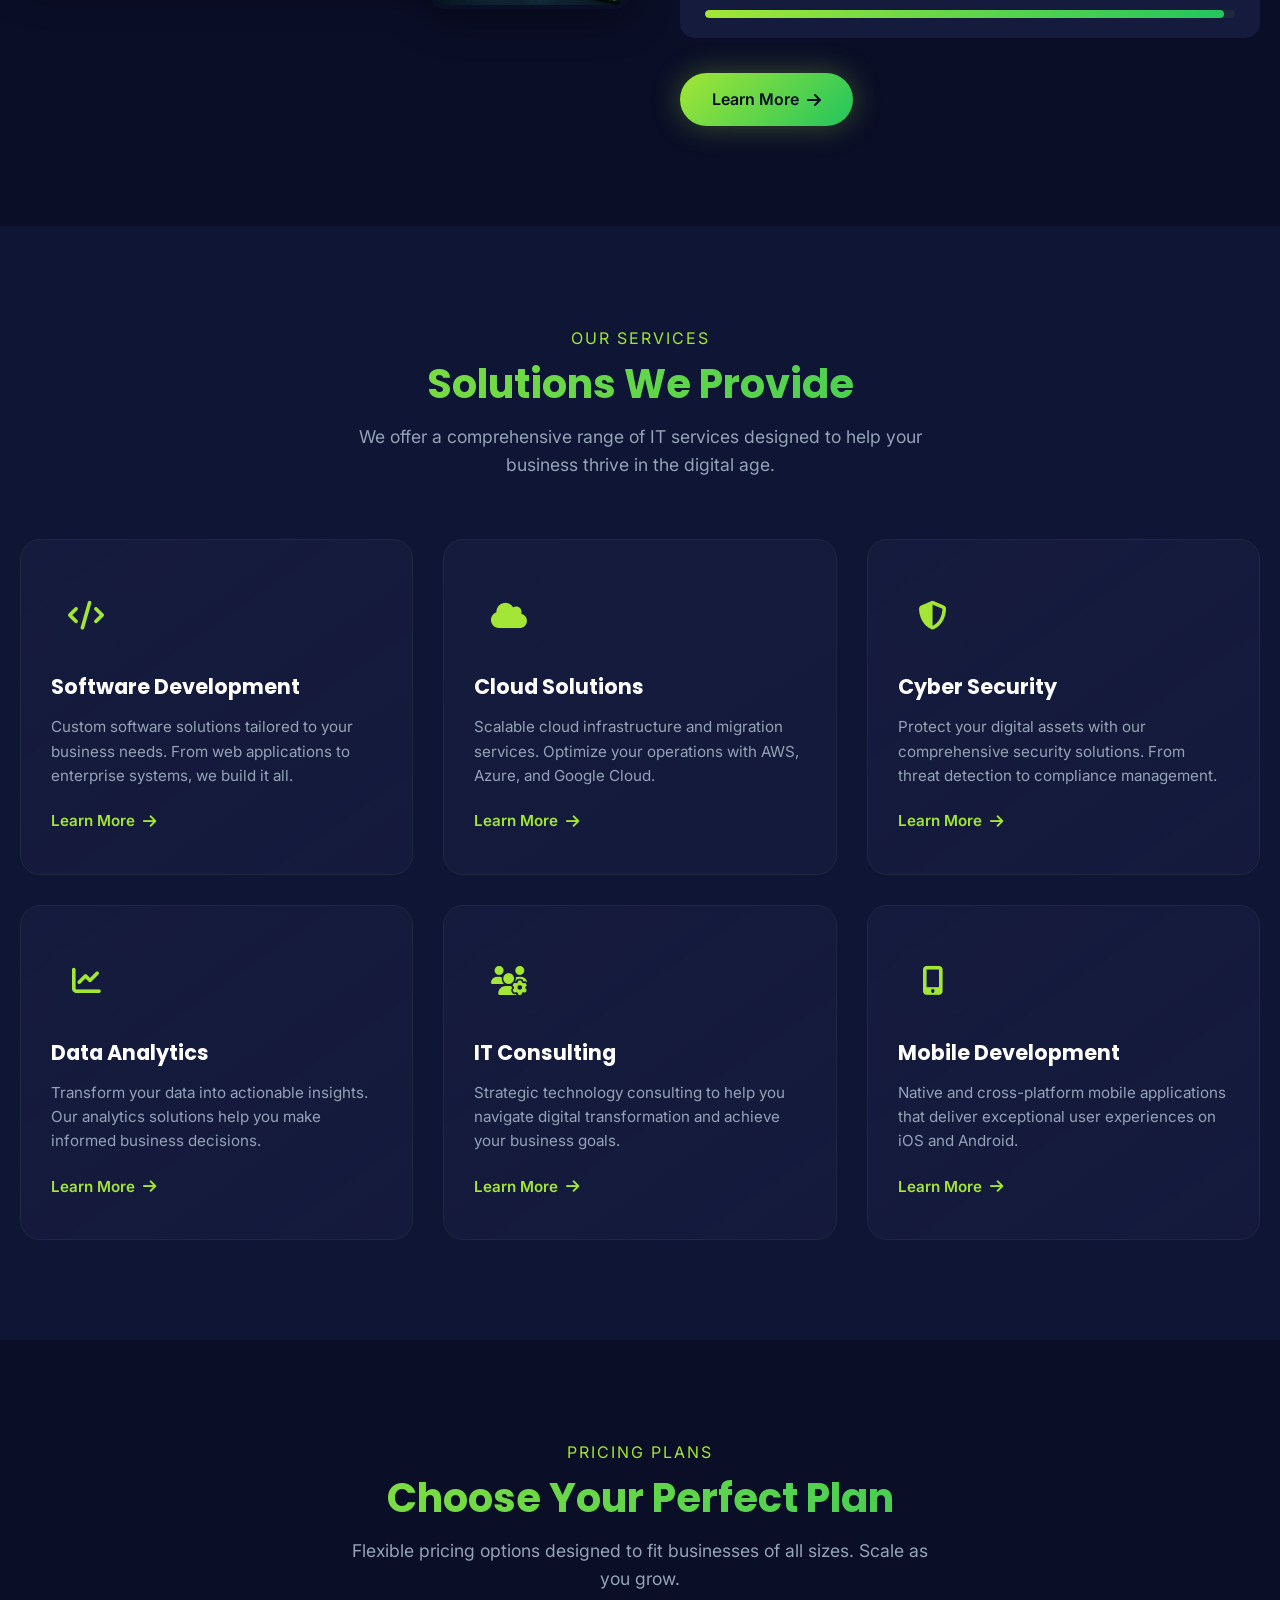
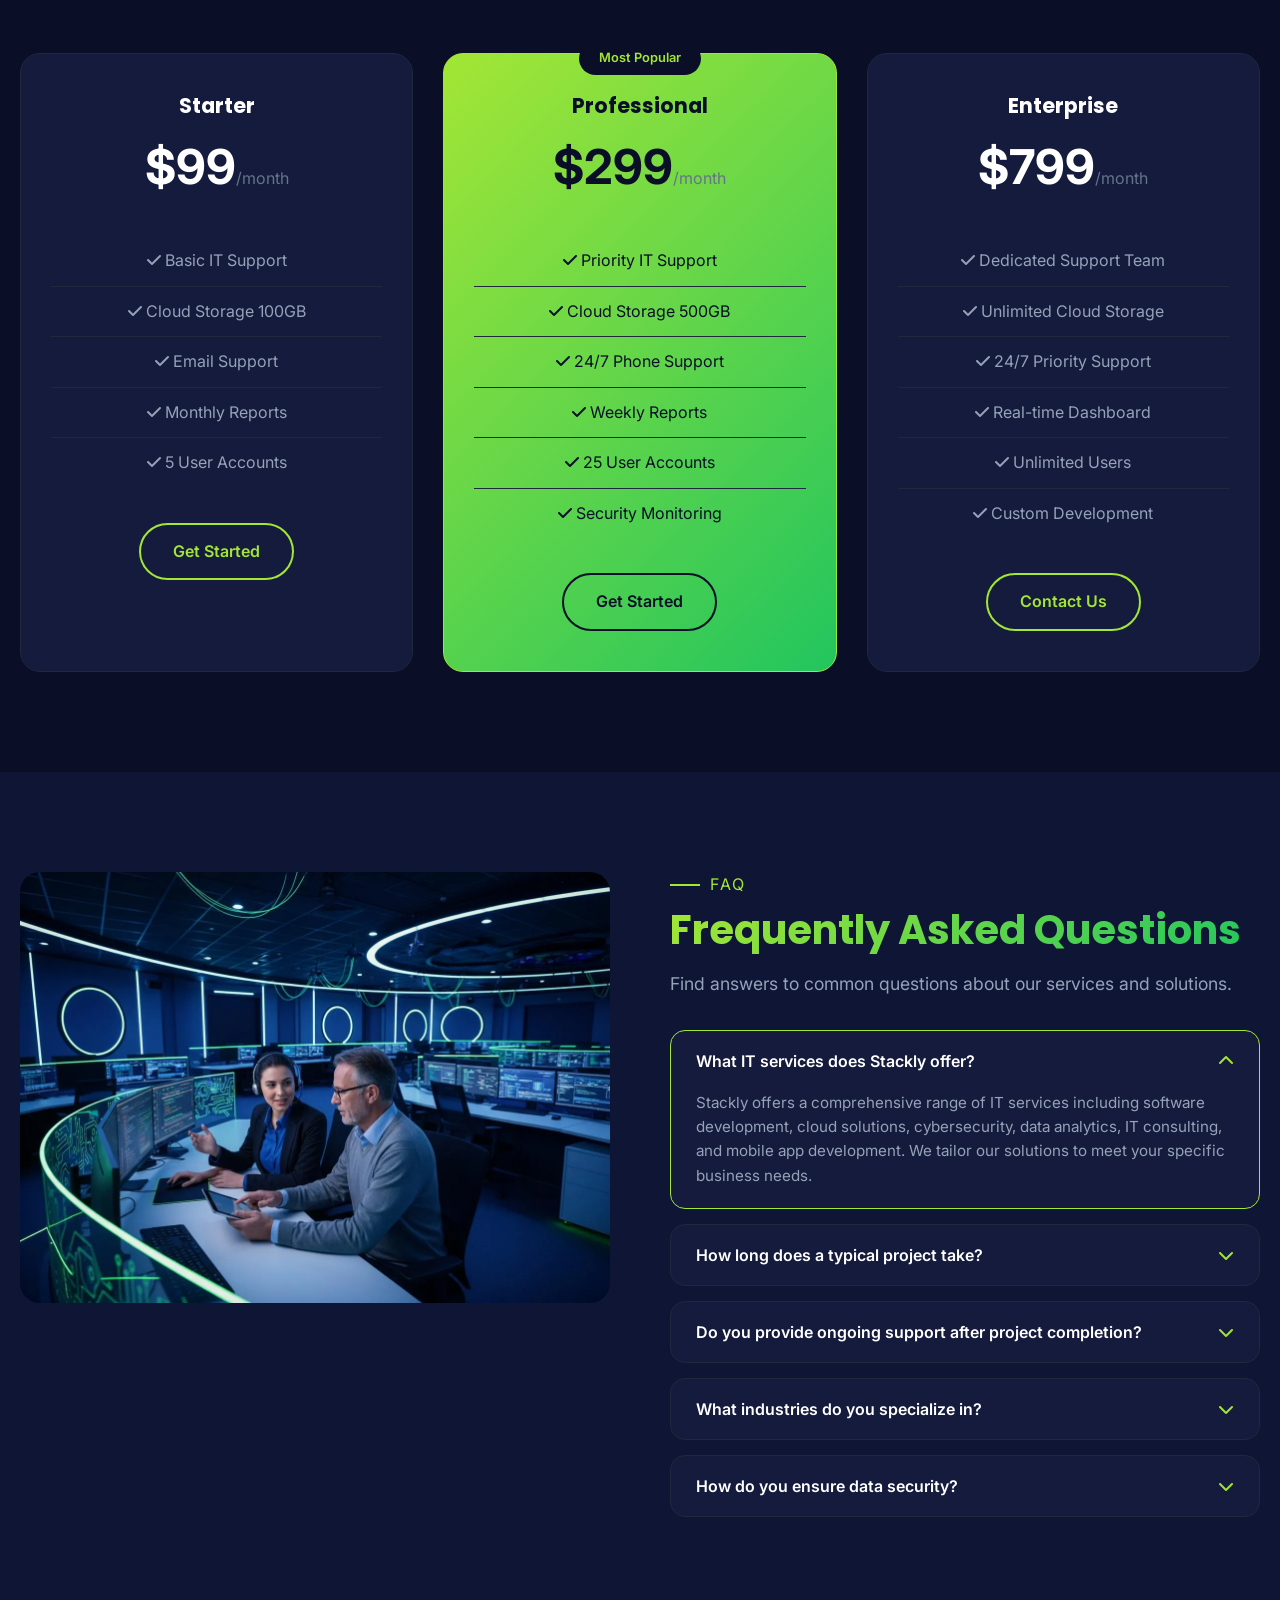
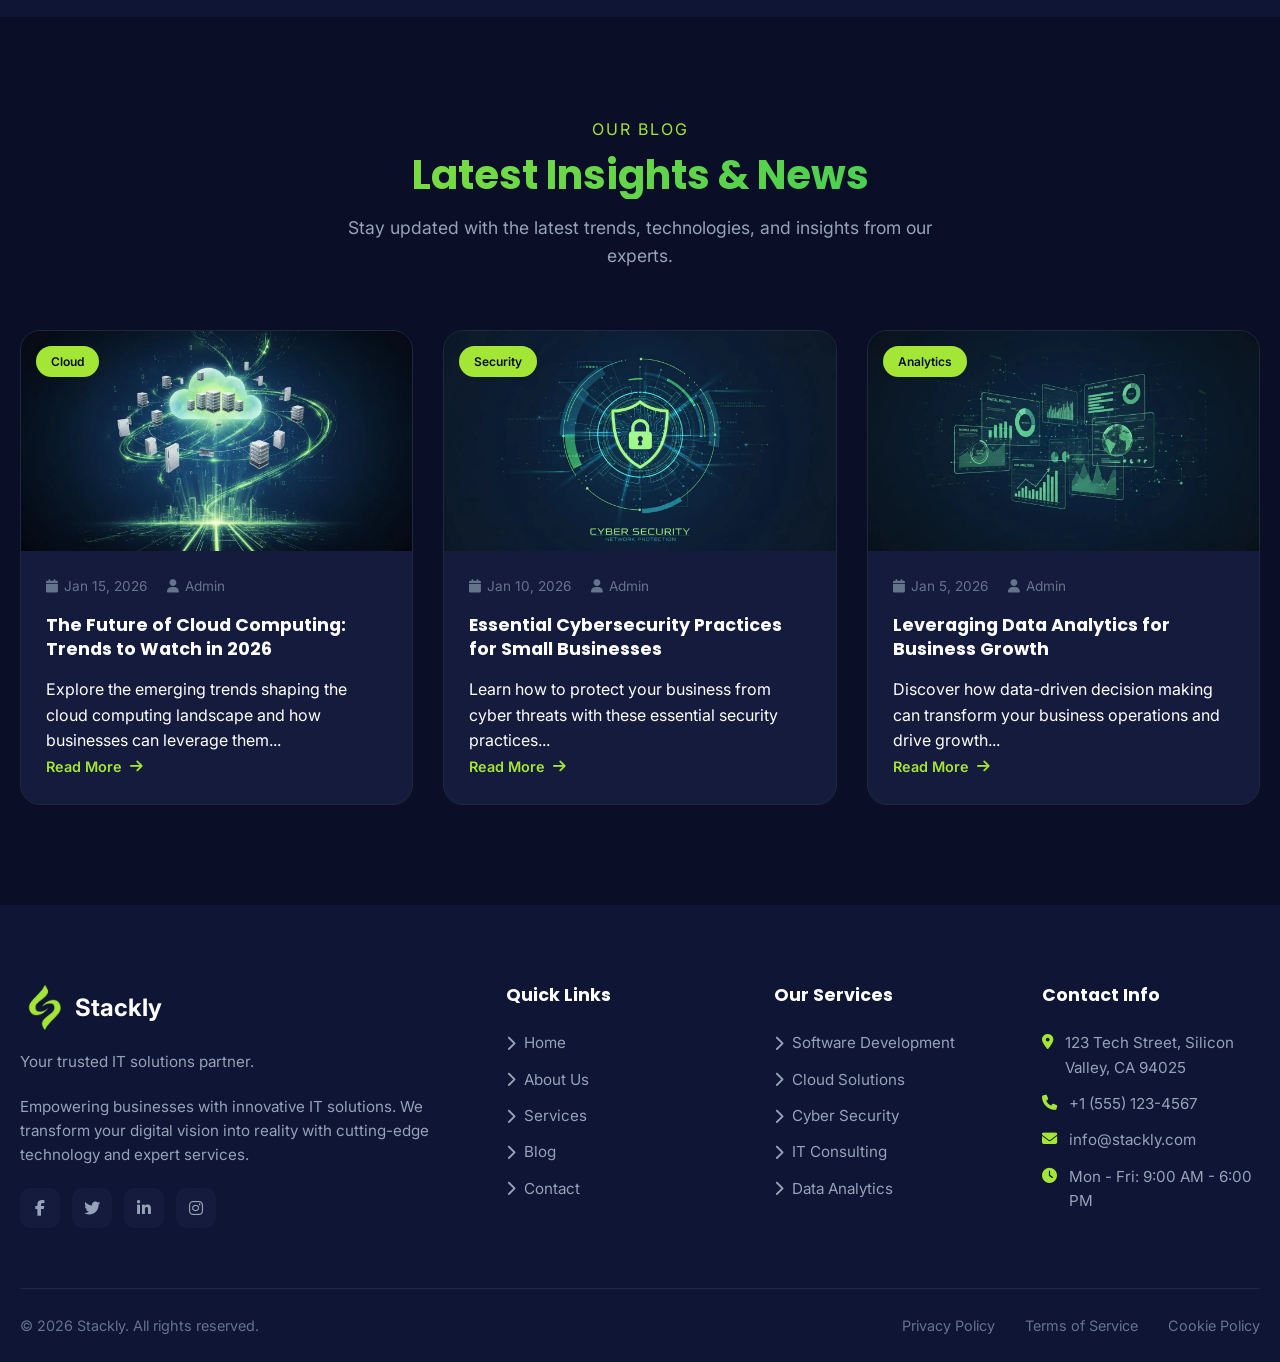
==== commit 1bfa2c35: "Add files via upload" ====
--- a/index.html
+++ b/index.html
@@ -188,7 +188,7 @@
           </div>
           <h3>Software Development</h3>
           <p>Custom software solutions tailored to your business needs. From web applications to enterprise systems, we build it all.</p>
-          <a href="pages/services.html#software" class="service-link">Learn More <i class="fas fa-arrow-right"></i></a>
+          <a href="pages/404.html" class="service-link">Learn More <i class="fas fa-arrow-right"></i></a>
         </div>
         
         <div class="service-card reveal stagger-2">
@@ -197,7 +197,7 @@
           </div>
           <h3>Cloud Solutions</h3>
           <p>Scalable cloud infrastructure and migration services. Optimize your operations with AWS, Azure, and Google Cloud.</p>
-          <a href="pages/services.html#cloud" class="service-link">Learn More <i class="fas fa-arrow-right"></i></a>
+          <a href="pages/404.html" class="service-link">Learn More <i class="fas fa-arrow-right"></i></a>
         </div>
         
         <div class="service-card reveal stagger-3">
@@ -206,7 +206,7 @@
           </div>
           <h3>Cyber Security</h3>
           <p>Protect your digital assets with our comprehensive security solutions. From threat detection to compliance management.</p>
-          <a href="pages/services.html#security" class="service-link">Learn More <i class="fas fa-arrow-right"></i></a>
+          <a href="pages/404.html" class="service-link">Learn More <i class="fas fa-arrow-right"></i></a>
         </div>
         
         <div class="service-card reveal stagger-4">
@@ -215,7 +215,7 @@
           </div>
           <h3>Data Analytics</h3>
           <p>Transform your data into actionable insights. Our analytics solutions help you make informed business decisions.</p>
-          <a href="pages/services.html#analytics" class="service-link">Learn More <i class="fas fa-arrow-right"></i></a>
+          <a href="pages/404.html" class="service-link">Learn More <i class="fas fa-arrow-right"></i></a>
         </div>
         
         <div class="service-card reveal stagger-5">
@@ -224,7 +224,7 @@
           </div>
           <h3>IT Consulting</h3>
           <p>Strategic technology consulting to help you navigate digital transformation and achieve your business goals.</p>
-          <a href="pages/services.html#consulting" class="service-link">Learn More <i class="fas fa-arrow-right"></i></a>
+          <a href="pages/404.html" class="service-link">Learn More <i class="fas fa-arrow-right"></i></a>
         </div>
         
         <div class="service-card reveal stagger-6">
@@ -233,7 +233,7 @@
           </div>
           <h3>Mobile Development</h3>
           <p>Native and cross-platform mobile applications that deliver exceptional user experiences on iOS and Android.</p>
-          <a href="pages/services.html#mobile" class="service-link">Learn More <i class="fas fa-arrow-right"></i></a>
+          <a href="pages/404.html" class="service-link">Learn More <i class="fas fa-arrow-right"></i></a>
         </div>
       </div>
     </div>
